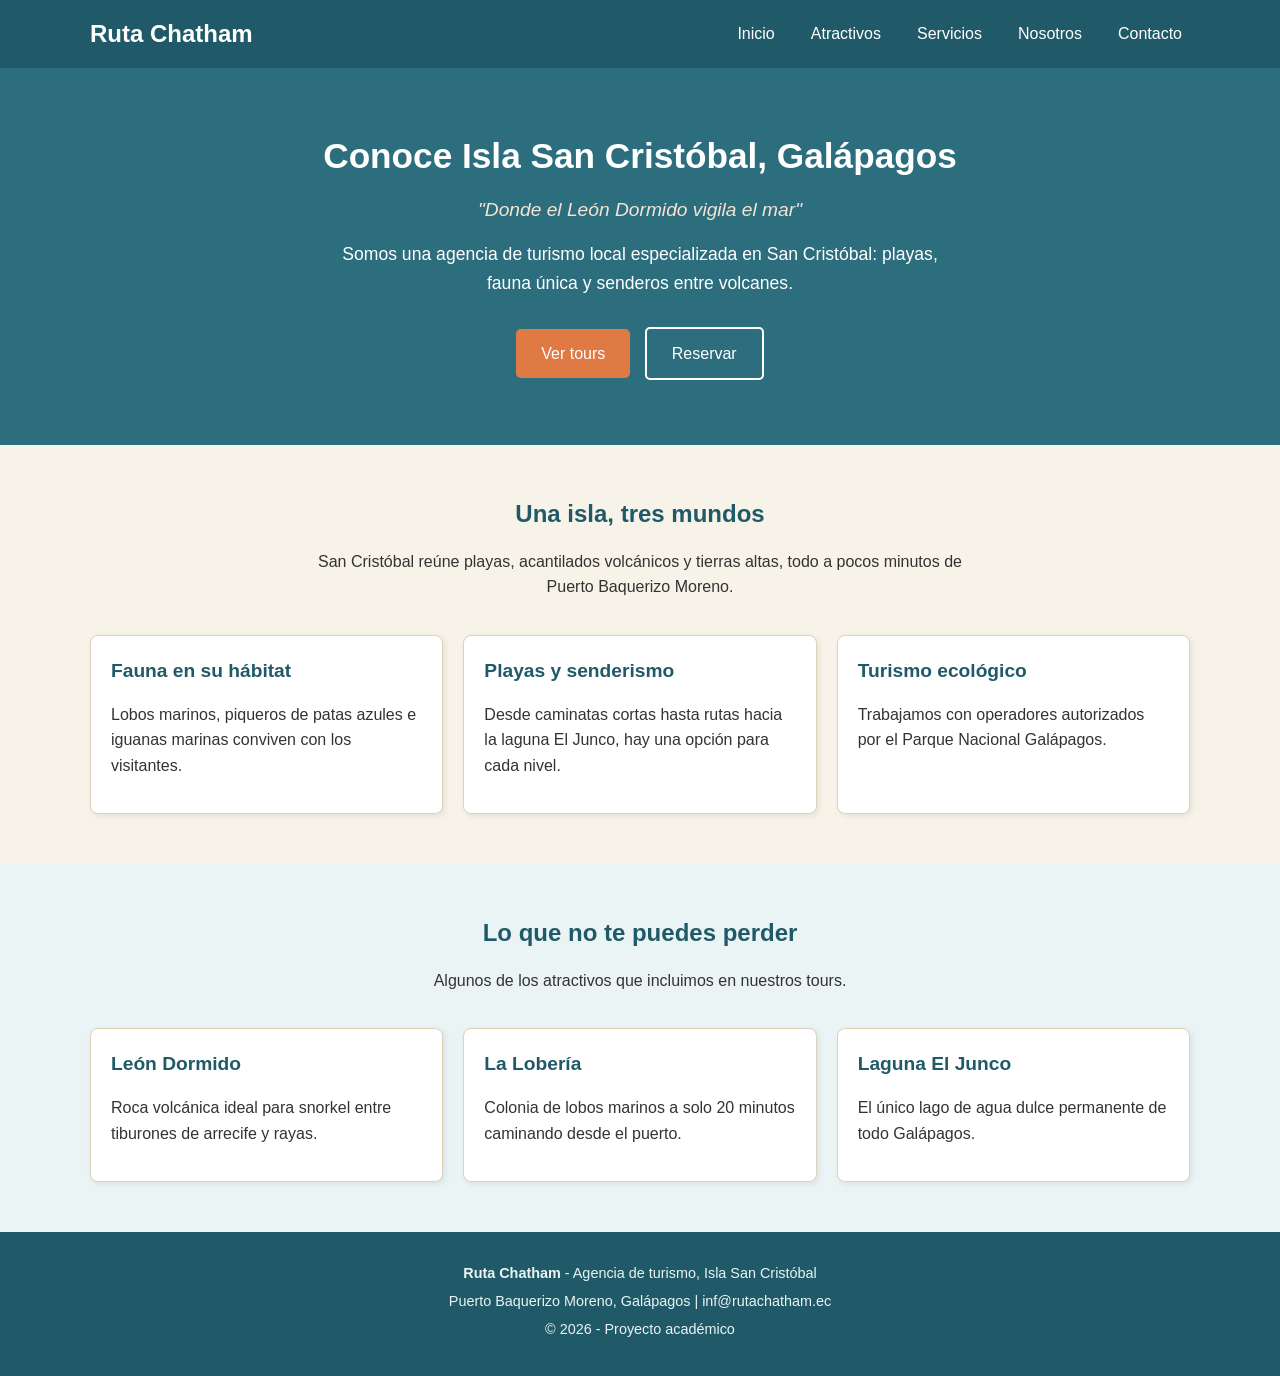
==== index.html @ d04528c4 "Culminacion de sitio web" ====
<!DOCTYPE html>
<html lang="es">
<head>
  <meta charset="UTF-8">
  <meta name="viewport" content="width=device-width, initial-scale=1.0">
  <title>Ruta Chatham - Turismo en San Cristóbal</title>
  <link rel="stylesheet" href="css/styles.css">
</head>
<body>

  <header>
    <div class="contenedor">
      <div class="logo">Ruta Chatham</div>
      <nav>
        <ul>
          <li><a href="index.html">Inicio</a></li>
          <li><a href="destinos.html">Atractivos</a></li>
          <li><a href="servicios.html">Servicios</a></li>
          <li><a href="nosotros.html">Nosotros</a></li>
          <li><a href="contacto.html">Contacto</a></li>
        </ul>
      </nav>
    </div>
  </header>

  <section class="hero">
    <div class="contenedor">
      <h1>Conoce Isla San Cristóbal, Galápagos</h1>
      <p class="eslogan">"Donde el León Dormido vigila el mar"</p>
      <p>Somos una agencia de turismo local especializada en San Cristóbal: playas, fauna única y senderos entre volcanes.</p>
      <a href="servicios.html" class="btn">Ver tours</a>
      <a href="contacto.html" class="btn btn-secundario">Reservar</a>
    </div>
  </section>

  <main>
    <section class="seccion">
      <div class="contenedor">
        <div class="titulo-seccion">
          <h2>Una isla, tres mundos</h2>
          <p>San Cristóbal reúne playas, acantilados volcánicos y tierras altas, todo a pocos minutos de Puerto Baquerizo Moreno.</p>
        </div>
        <div class="tarjetas">
          <article class="tarjeta">
            <h3>Fauna en su hábitat</h3>
            <p>Lobos marinos, piqueros de patas azules e iguanas marinas conviven con los visitantes.</p>
          </article>
          <article class="tarjeta">
            <h3>Playas y senderismo</h3>
            <p>Desde caminatas cortas hasta rutas hacia la laguna El Junco, hay una opción para cada nivel.</p>
          </article>
          <article class="tarjeta">
            <h3>Turismo ecológico</h3>
            <p>Trabajamos con operadores autorizados por el Parque Nacional Galápagos.</p>
          </article>
        </div>
      </div>
    </section>

    <section class="seccion seccion-clara">
      <div class="contenedor">
        <div class="titulo-seccion">
          <h2>Lo que no te puedes perder</h2>
          <p>Algunos de los atractivos que incluimos en nuestros tours.</p>
        </div>
        <div class="tarjetas">
          <article class="tarjeta">
            <h3>León Dormido</h3>
            <p>Roca volcánica ideal para snorkel entre tiburones de arrecife y rayas.</p>
          </article>
          <article class="tarjeta">
            <h3>La Lobería</h3>
            <p>Colonia de lobos marinos a solo 20 minutos caminando desde el puerto.</p>
          </article>
          <article class="tarjeta">
            <h3>Laguna El Junco</h3>
            <p>El único lago de agua dulce permanente de todo Galápagos.</p>
          </article>
        </div>
      </div>
    </section>
  </main>

  <footer>
    <div class="contenedor">
      <p><strong>Ruta Chatham</strong> - Agencia de turismo, Isla San Cristóbal</p>
      <p>Puerto Baquerizo Moreno, Galápagos | inf@rutachatham.ec</p>
      <p>&copy; 2026 - Proyecto académico</p>
    </div>
  </footer>

</body>
</html>
---- css/styles.css ----
* {
  margin: 0;
  padding: 0;
  box-sizing: border-box;
}

body {
  font-family: Arial, Helvetica, sans-serif;
  color: #333333;
  background-color: #f7f3e8;
  line-height: 1.6;
}

h1, h2, h3 {
  font-family: "Trebuchet MS", Arial, sans-serif;
  color: #205a68;
  margin-bottom: 15px;
}

p {
  margin-bottom: 15px;
}

a {
  color: #2d6e7e;
  text-decoration: none;
}

img {
  max-width: 100%;
  display: block;
}

.contenedor {
  width: 90%;
  max-width: 1100px;
  margin: 0 auto;
}

/* ---------- Encabezado y menú ---------- */
header {
  background-color: #205a68;
  color: #ffffff;
  padding: 15px 0;
}

header .contenedor {
  display: flex;
  justify-content: space-between;
  align-items: center;
  flex-wrap: wrap;
}

.logo {
  font-size: 1.5rem;
  font-weight: bold;
  color: #ffffff;
}

nav ul {
  list-style: none;
  display: flex;
  gap: 20px;
}

nav a {
  color: #ffffff;
  padding: 5px 8px;
  border-bottom: 2px solid transparent;
}

nav a:hover,
nav a:focus {
  border-bottom: 2px solid #b5ada8;
}

/* ---------- Sección Hero (portada) ---------- */
.hero {
  background-color: #2d6e7e;
  color: #ffffff;
  padding: 60px 0;
  text-align: center;
}

.hero h1 {
  color: #ffffff;
  font-size: 2.2rem;
  margin-bottom: 10px;
}

.hero p {
  max-width: 600px;
  margin: 0 auto 25px auto;
  font-size: 1.1rem;
}

.hero .eslogan {
  font-style: italic;
  font-size: 1.2rem;
  color: #f5e4d3;
  margin-bottom: 15px;
}

/* Oculta visualmente pero deja el texto disponible para lectores de pantalla */
.visually-hidden {
  position: absolute;
  width: 1px;
  height: 1px;
  overflow: hidden;
  clip: rect(0, 0, 0, 0);
  white-space: nowrap;
}

.btn {
  display: inline-block;
  background-color: #e07a45;
  color: #ffffff;
  padding: 12px 25px;
  border: none;
  border-radius: 5px;
  font-size: 1rem;
  cursor: pointer;
  margin: 5px;
}

.btn:hover,
.btn:focus {
  background-color: #c76233;
}

.btn-secundario {
  background-color: transparent;
  border: 2px solid #ffffff;
}

.btn-secundario:hover,
.btn-secundario:focus {
  background-color: #ffffff;
  color: #2d6e7e;
}

/* ---------- Secciones ---------- */
.seccion {
  padding: 50px 0;
}

.seccion-clara {
  background-color: #eaf4f5;
}

.titulo-seccion {
  text-align: center;
  margin-bottom: 35px;
}

.titulo-seccion p {
  max-width: 650px;
  margin: 0 auto;
}

/*portada*/
.tarjetas {
  display: flex;
  flex-wrap: wrap;
  gap: 20px;
  justify-content: center;
}

.tarjeta {
  background-color: #ffffff;
  border: 1px solid #dcd3ba;
  border-radius: 8px;
  padding: 20px;
  flex: 1 1 280px;
  box-shadow: 2px 2px 6px rgba(0, 0, 0, 0.08);
}

.tarjeta h3 {
  font-size: 1.2rem;
}

/*Atractivos*/
.grid-atractivos {
  display: grid;
  grid-template-columns: repeat(3, 1fr);
  gap: 25px;
}

.atractivo {
  background-color: #ffffff;
  border: 1px solid #dcd3ba;
  border-radius: 8px;
  overflow: hidden;
  box-shadow: 2px 2px 6px rgba(0, 0, 0, 0.08);
}

.atractivo figure {
  margin: 0;
}

.atractivo figure img {
  width: 100%;
  height: 180px;
  object-fit: cover;
}

.atractivo .info {
  padding: 15px 18px;
}

.atractivo h3 {
  font-size: 1.15rem;
}

.atractivo .ubicacion {
  font-size: 0.9rem;
  color: #2d6e7e;
  font-weight: bold;
  margin-bottom: 8px;
}

.atractivo .actividad {
  background-color: #eaf4f5;
  padding: 8px 10px;
  border-radius: 5px;
  font-size: 0.88rem;
  margin-top: 10px;
}

/* Servicios */
.grid-servicios {
  display: flex;
  flex-wrap: wrap;
  gap: 22px;
}

.servicio {
  background-color: #ffffff;
  border: 1px solid #dcd3ba;
  border-radius: 8px;
  padding: 22px;
  flex: 1 1 300px;
}

.servicio .tipo {
  display: block;
  color: #e07a45;
  font-weight: bold;
  font-size: 0.85rem;
  margin-bottom: 5px;
}

.servicio .precio {
  display: block;
  font-size: 1.3rem;
  font-weight: bold;
  color: #205a68;
  margin: 8px 0;
}

/* Nosotros */
.mision-vision {
  display: flex;
  flex-wrap: wrap;
  gap: 25px;
  margin: 30px 0;
}

.mision-vision article {
  background-color: #eaf4f5;
  padding: 20px;
  border-radius: 8px;
  flex: 1 1 300px;
}

.lista-valores {
  display: flex;
  flex-wrap: wrap;
  gap: 15px;
}

.lista-valores article {
  background-color: #ffffff;
  border-left: 4px solid #e07a45;
  padding: 15px;
  flex: 1 1 220px;
  box-shadow: 1px 1px 4px rgba(0, 0, 0, 0.08);
}

.lista-valores h3 {
  font-size: 1rem;
}

/*contacto */
.formulario {
  max-width: 600px;
  margin: 0 auto;
  background-color: #ffffff;
  padding: 25px;
  border-radius: 8px;
  border: 1px solid #dcd3ba;
}

.campo {
  margin-bottom: 16px;
}

.campo label {
  display: block;
  margin-bottom: 6px;
  font-weight: bold;
  color: #205a68;
}

.campo input,
.campo select,
.campo textarea {
  width: 100%;
  padding: 10px;
  border: 1px solid #b9b0a0;
  border-radius: 4px;
  font-family: inherit;
  font-size: 1rem;
}

.campo input:focus,
.campo select:focus,
.campo textarea:focus {
  outline: 2px solid #2d6e7e;
}

.campo textarea {
  resize: vertical;
  min-height: 90px;
}

/*Pie de página*/
footer {
  background-color: #205a68;
  color: #eaf4f5;
  padding: 30px 0;
  text-align: center;
}

footer p {
  margin-bottom: 5px;
  font-size: 0.9rem;
}

/*Responsive*/
@media (max-width: 768px) {
  header .contenedor {
    flex-direction: column;
    text-align: center;
  }

  nav ul {
    flex-wrap: wrap;
    justify-content: center;
    margin-top: 10px;
  }

  .grid-atractivos {
    grid-template-columns: repeat(2, 1fr);
  }
}

@media (max-width: 480px) {
  .grid-atractivos {
    grid-template-columns: 1fr;
  }

  .hero h1 {
    font-size: 1.7rem;
  }

  .formulario {
    padding: 18px;
  }
}
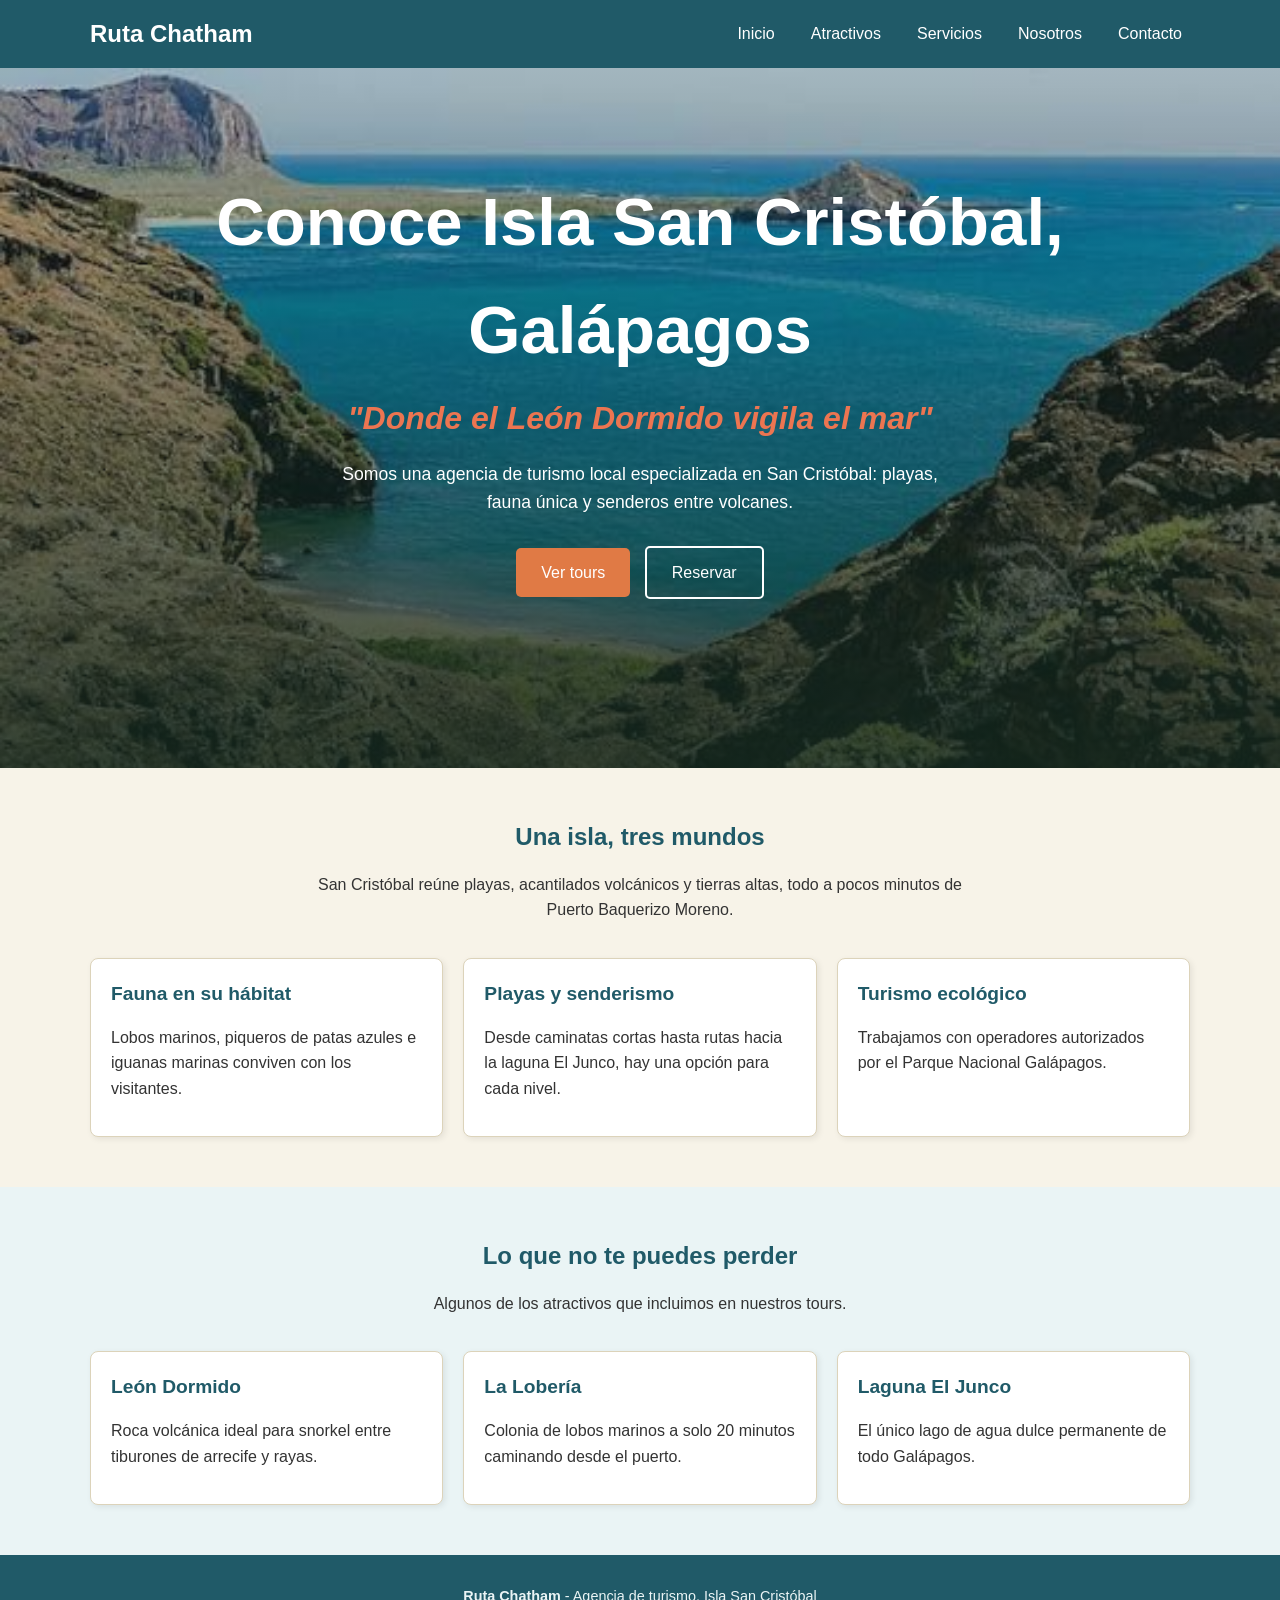
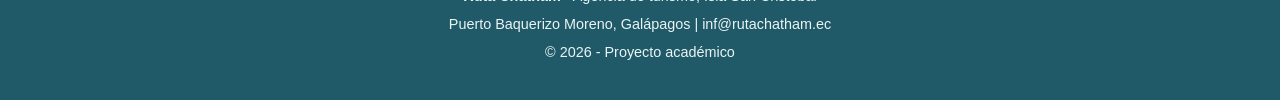
==== commit c3e6f3fb: "modificacion de estilo y portada principal" ====
--- a/index.html
+++ b/index.html
@@ -8,30 +8,29 @@
 </head>
 <body>
 
-  <header>
-    <div class="contenedor">
-      <div class="logo">Ruta Chatham</div>
-      <nav>
-        <ul>
-          <li><a href="index.html">Inicio</a></li>
-          <li><a href="destinos.html">Atractivos</a></li>
-          <li><a href="servicios.html">Servicios</a></li>
-          <li><a href="nosotros.html">Nosotros</a></li>
-          <li><a href="contacto.html">Contacto</a></li>
-        </ul>
-      </nav>
-    </div>
-  </header>
-
-  <section class="hero">
-    <div class="contenedor">
-      <h1>Conoce Isla San Cristóbal, Galápagos</h1>
-      <p class="eslogan">"Donde el León Dormido vigila el mar"</p>
-      <p>Somos una agencia de turismo local especializada en San Cristóbal: playas, fauna única y senderos entre volcanes.</p>
-      <a href="servicios.html" class="btn">Ver tours</a>
-      <a href="contacto.html" class="btn btn-secundario">Reservar</a>
-    </div>
-  </section>
+<header>
+      <div class="contenedor">
+        <div class="logo">Ruta Chatham</div>
+        <nav>
+          <ul>
+            <li><a href="index.html">Inicio</a></li>
+            <li><a href="destinos.html">Atractivos</a></li>
+            <li><a href="servicios.html">Servicios</a></li>
+            <li><a href="nosotros.html">Nosotros</a></li>
+            <li><a href="contacto.html">Contacto</a></li>
+          </ul>
+        </nav>
+      </div>
+    </header>
+    <section class="hero">
+      <div class="contenedor">
+        <h1>Conoce Isla San Cristóbal, Galápagos</h1>
+        <p class="eslogan">"Donde el León Dormido vigila el mar"</p>
+        <p>Somos una agencia de turismo local especializada en San Cristóbal: playas, fauna única y senderos entre volcanes.</p>
+        <a href="servicios.html" class="btn">Ver tours</a>
+        <a href="contacto.html" class="btn btn-secundario">Reservar</a>
+      </div>
+    </section>
 
   <main>
     <section class="seccion">
--- a/css/styles.css
+++ b/css/styles.css
@@ -38,7 +38,7 @@
   margin: 0 auto;
 }
 
-/* ---------- Encabezado y menú ---------- */
+/* Encabezado y menú */
 header {
   background-color: #205a68;
   color: #ffffff;
@@ -75,18 +75,22 @@
   border-bottom: 2px solid #b5ada8;
 }
 
-/* ---------- Sección Hero (portada) ---------- */
+/*Sección Hero (portada)*/
 .hero {
-  background-color: #2d6e7e;
-  color: #ffffff;
-  padding: 60px 0;
+  
+   background: linear-gradient(180deg, rgba(20,41,31,0.25), rgba(20,41,31,0.85)),
+              url("../images/hero.webp") center/cover no-repeat;
+  color: #ffffff;
+  padding: 60px;
   text-align: center;
+  height: 700px;
 }
 
 .hero h1 {
   color: #ffffff;
-  font-size: 2.2rem;
+  font-size: 4.2rem;
   margin-bottom: 10px;
+  margin-top: 40px;
 }
 
 .hero p {
@@ -97,8 +101,9 @@
 
 .hero .eslogan {
   font-style: italic;
-  font-size: 1.2rem;
-  color: #f5e4d3;
+  font-size: 2.0rem;
+  color: #ec7551;
+  font-weight: bold;
   margin-bottom: 15px;
 }
 
